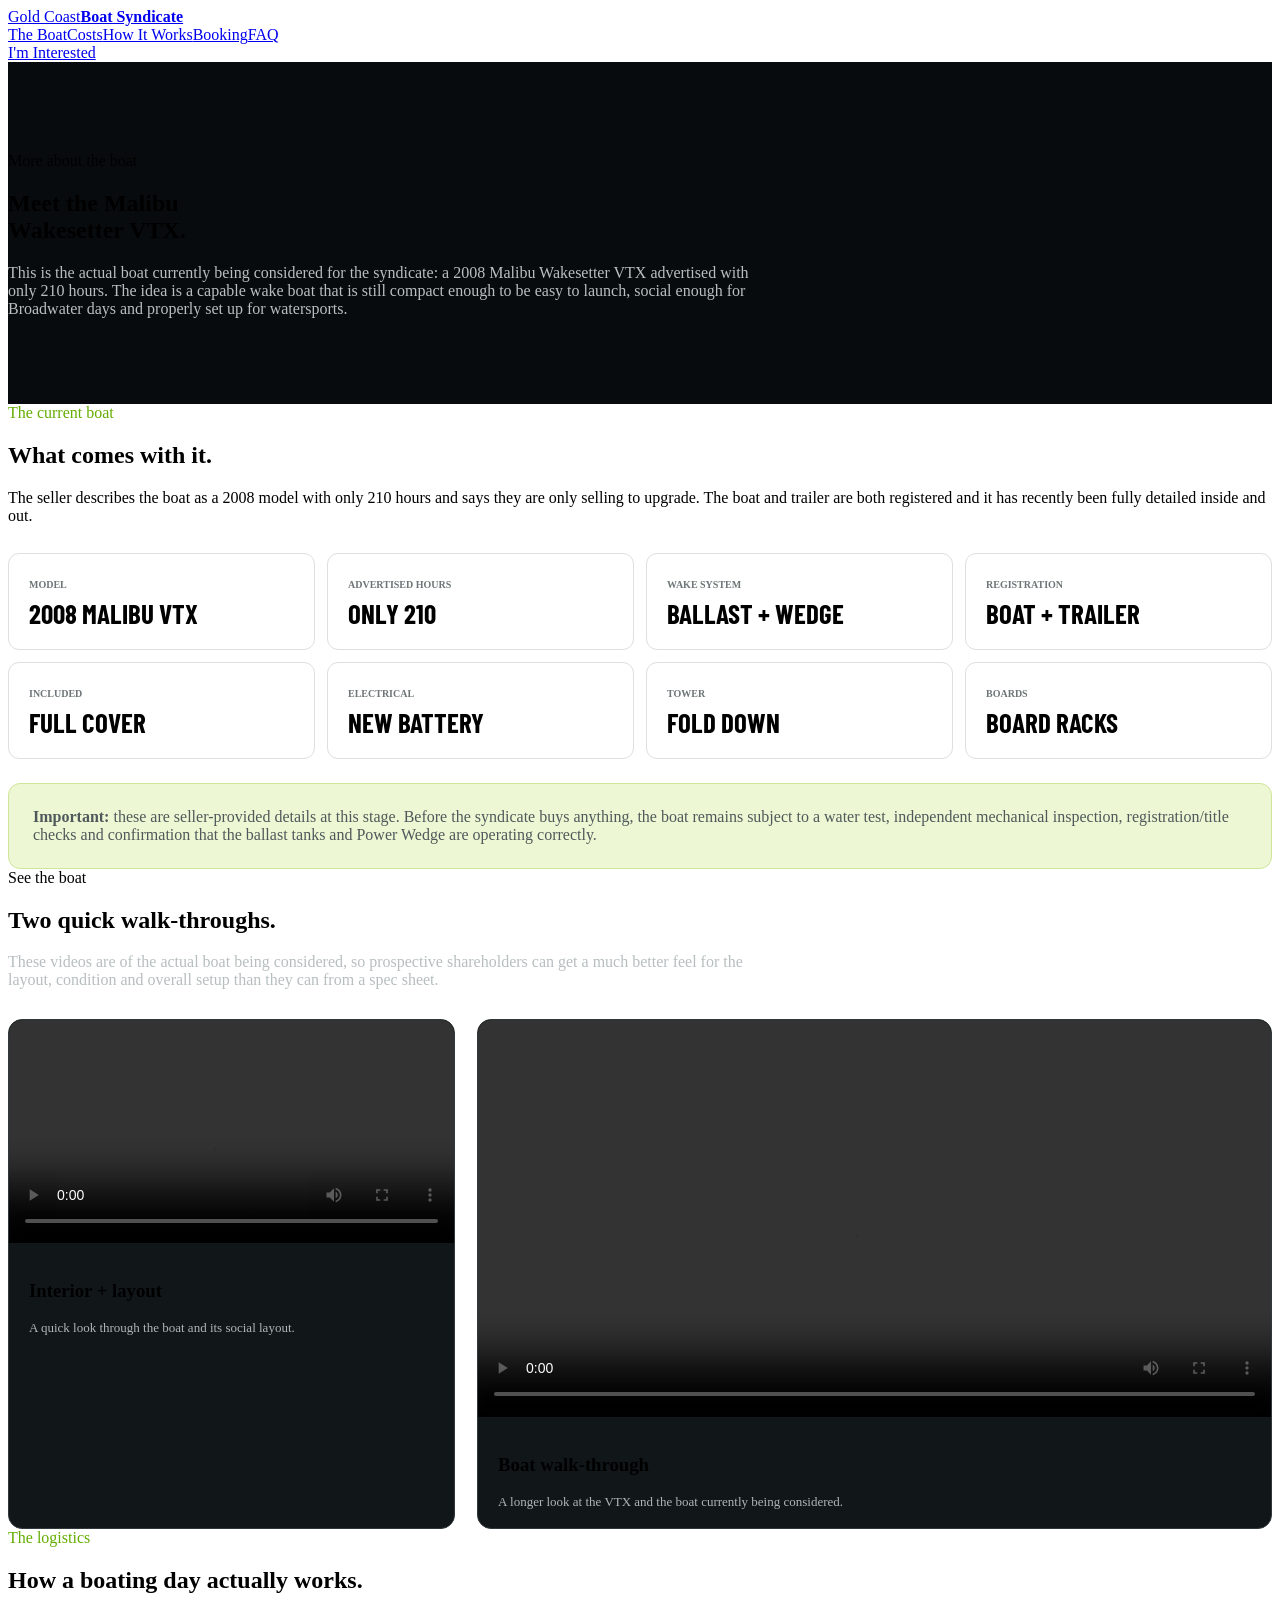
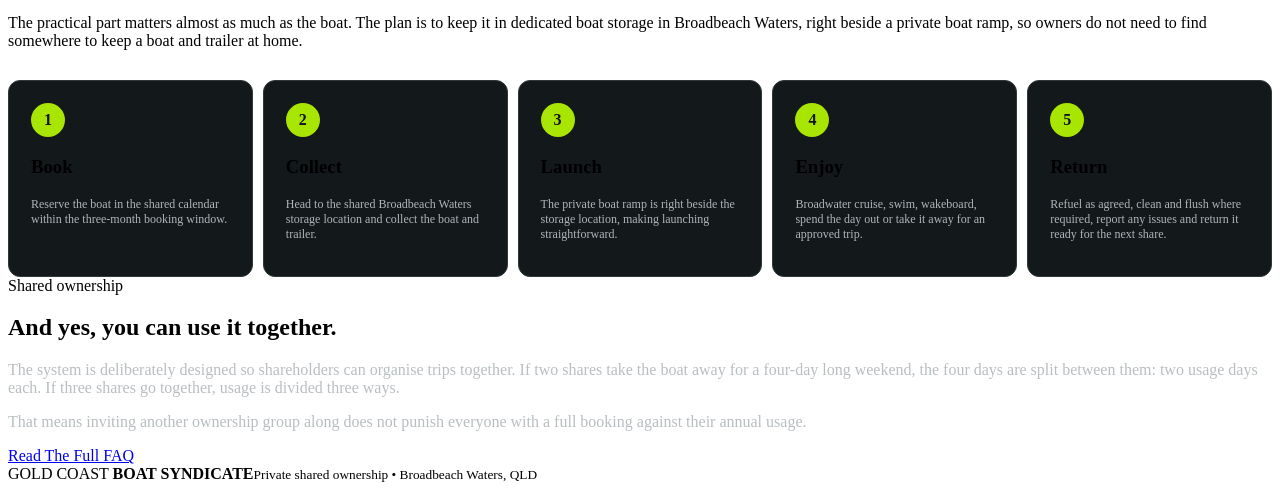
==== boat.html @ 8a67bf16 "Add boat and logistics page" ====
<!doctype html><html lang="en"><head><meta charset="utf-8"><meta name="viewport" content="width=device-width,initial-scale=1"><title>The Boat | Gold Coast Boat Syndicate</title><meta name="description" content="See the 2008 Malibu Wakesetter VTX and how the Gold Coast Boat Syndicate works day to day from Broadbeach Waters."><link rel="preconnect" href="https://fonts.googleapis.com"><link rel="preconnect" href="https://fonts.gstatic.com" crossorigin><link href="https://fonts.googleapis.com/css2?family=Barlow+Condensed:wght@700;800&family=Inter:wght@400;500;600;700&display=swap" rel="stylesheet"><link rel="stylesheet" href="/styles.css"><style>.boat-hero{padding:90px 0 70px;background:#080b0d}.boat-hero p{max-width:760px;color:#b8bec1}.video-grid{display:grid;grid-template-columns:.72fr 1.28fr;gap:22px;margin-top:30px}.video-card{background:#111619;border:1px solid #30383c;border-radius:14px;overflow:hidden}.video-card video{width:100%;display:block;background:#000;max-height:650px}.video-copy{padding:18px 20px}.video-copy p{color:#aeb6b8;font-size:13px;margin-bottom:0}.feature-grid{display:grid;grid-template-columns:repeat(4,1fr);gap:12px;margin-top:28px}.feature{background:#fff;border:1px solid #dce1db;border-radius:11px;padding:20px}.feature span{font-size:10px;text-transform:uppercase;font-weight:800;color:#6d7577}.feature b{display:block;font-family:"Barlow Condensed";font-size:27px;text-transform:uppercase;margin-top:5px}.steps{display:grid;grid-template-columns:repeat(5,1fr);gap:10px;margin-top:30px}.step{background:#13181b;border:1px solid #30383c;border-radius:12px;padding:22px}.step i{display:grid;width:34px;height:34px;border-radius:50%;place-items:center;background:#a8e500;color:#101315;font-style:normal;font-weight:800;margin-bottom:14px}.step p{font-size:12px;color:#aeb6b8}.note{background:#eef7d3;border:1px solid #cfe59a;border-radius:12px;padding:24px;margin-top:24px}.note p{color:#4f595b;margin:0}@media(max-width:900px){.video-grid,.feature-grid,.steps{grid-template-columns:1fr 1fr}}@media(max-width:600px){.video-grid,.feature-grid,.steps{grid-template-columns:1fr}.boat-hero{padding:60px 0 45px}}</style></head><body><header class="topbar"><a class="brand" href="/">Gold Coast<strong>Boat Syndicate</strong></a><nav><a href="/boat.html">The Boat</a><a href="/#costs">Costs</a><a href="/#usage">How It Works</a><a href="/#booking">Booking</a><a href="/faq.html">FAQ</a></nav><a class="btn btn-outline" href="/#interest">I'm Interested</a></header><main><section class="boat-hero"><div class="wrap"><div class="eyebrow">More about the boat</div><h1>Meet the Malibu<br>Wakesetter VTX.</h1><p>This is the actual boat currently being considered for the syndicate: a 2008 Malibu Wakesetter VTX advertised with only 210 hours. The idea is a capable wake boat that is still compact enough to be easy to launch, social enough for Broadwater days and properly set up for watersports.</p></div></section><section class="section light"><div class="wrap"><div class="eyebrow" style="color:#64ad00">The current boat</div><h2>What comes with it.</h2><p class="section-copy">The seller describes the boat as a 2008 model with only 210 hours and says they are only selling to upgrade. The boat and trailer are both registered and it has recently been fully detailed inside and out.</p><div class="feature-grid"><div class="feature"><span>Model</span><b>2008 Malibu VTX</b></div><div class="feature"><span>Advertised hours</span><b>Only 210</b></div><div class="feature"><span>Wake system</span><b>Ballast + Wedge</b></div><div class="feature"><span>Registration</span><b>Boat + Trailer</b></div><div class="feature"><span>Included</span><b>Full Cover</b></div><div class="feature"><span>Electrical</span><b>New Battery</b></div><div class="feature"><span>Tower</span><b>Fold Down</b></div><div class="feature"><span>Boards</span><b>Board Racks</b></div></div><div class="note"><p><strong>Important:</strong> these are seller-provided details at this stage. Before the syndicate buys anything, the boat remains subject to a water test, independent mechanical inspection, registration/title checks and confirmation that the ballast tanks and Power Wedge are operating correctly.</p></div></div></section><section class="section dark"><div class="wrap"><div class="eyebrow">See the boat</div><h2>Two quick walk-throughs.</h2><p style="max-width:760px;color:#b7bec0">These videos are of the actual boat being considered, so prospective shareholders can get a much better feel for the layout, condition and overall setup than they can from a spec sheet.</p><div class="video-grid"><div class="video-card"><video controls playsinline preload="metadata"><source src="/boat-video-1.mp4" type="video/mp4"></video><div class="video-copy"><h3>Interior + layout</h3><p>A quick look through the boat and its social layout.</p></div></div><div class="video-card"><video controls playsinline preload="metadata"><source src="/boat-video-2.mp4" type="video/mp4"></video><div class="video-copy"><h3>Boat walk-through</h3><p>A longer look at the VTX and the boat currently being considered.</p></div></div></div></div></section><section class="section light"><div class="wrap"><div class="eyebrow" style="color:#64ad00">The logistics</div><h2>How a boating day actually works.</h2><p class="section-copy">The practical part matters almost as much as the boat. The plan is to keep it in dedicated boat storage in Broadbeach Waters, right beside a private boat ramp, so owners do not need to find somewhere to keep a boat and trailer at home.</p><div class="steps"><div class="step"><i>1</i><h3>Book</h3><p>Reserve the boat in the shared calendar within the three-month booking window.</p></div><div class="step"><i>2</i><h3>Collect</h3><p>Head to the shared Broadbeach Waters storage location and collect the boat and trailer.</p></div><div class="step"><i>3</i><h3>Launch</h3><p>The private boat ramp is right beside the storage location, making launching straightforward.</p></div><div class="step"><i>4</i><h3>Enjoy</h3><p>Broadwater cruise, swim, wakeboard, spend the day out or take it away for an approved trip.</p></div><div class="step"><i>5</i><h3>Return</h3><p>Refuel as agreed, clean and flush where required, report any issues and return it ready for the next share.</p></div></div></div></section><section class="section dark"><div class="wrap faq-grid"><div><div class="eyebrow">Shared ownership</div><h2>And yes, you can use it together.</h2></div><div><p style="color:#b8bec1">The system is deliberately designed so shareholders can organise trips together. If two shares take the boat away for a four-day long weekend, the four days are split between them: two usage days each. If three shares go together, usage is divided three ways.</p><p style="color:#b8bec1">That means inviting another ownership group along does not punish everyone with a full booking against their annual usage.</p><a class="btn btn-primary" href="/faq.html">Read The Full FAQ</a></div></div></section></main><footer><div class="wrap"><span>GOLD COAST <b>BOAT SYNDICATE</b></span><small>Private shared ownership • Broadbeach Waters, QLD</small></div></footer></body></html>
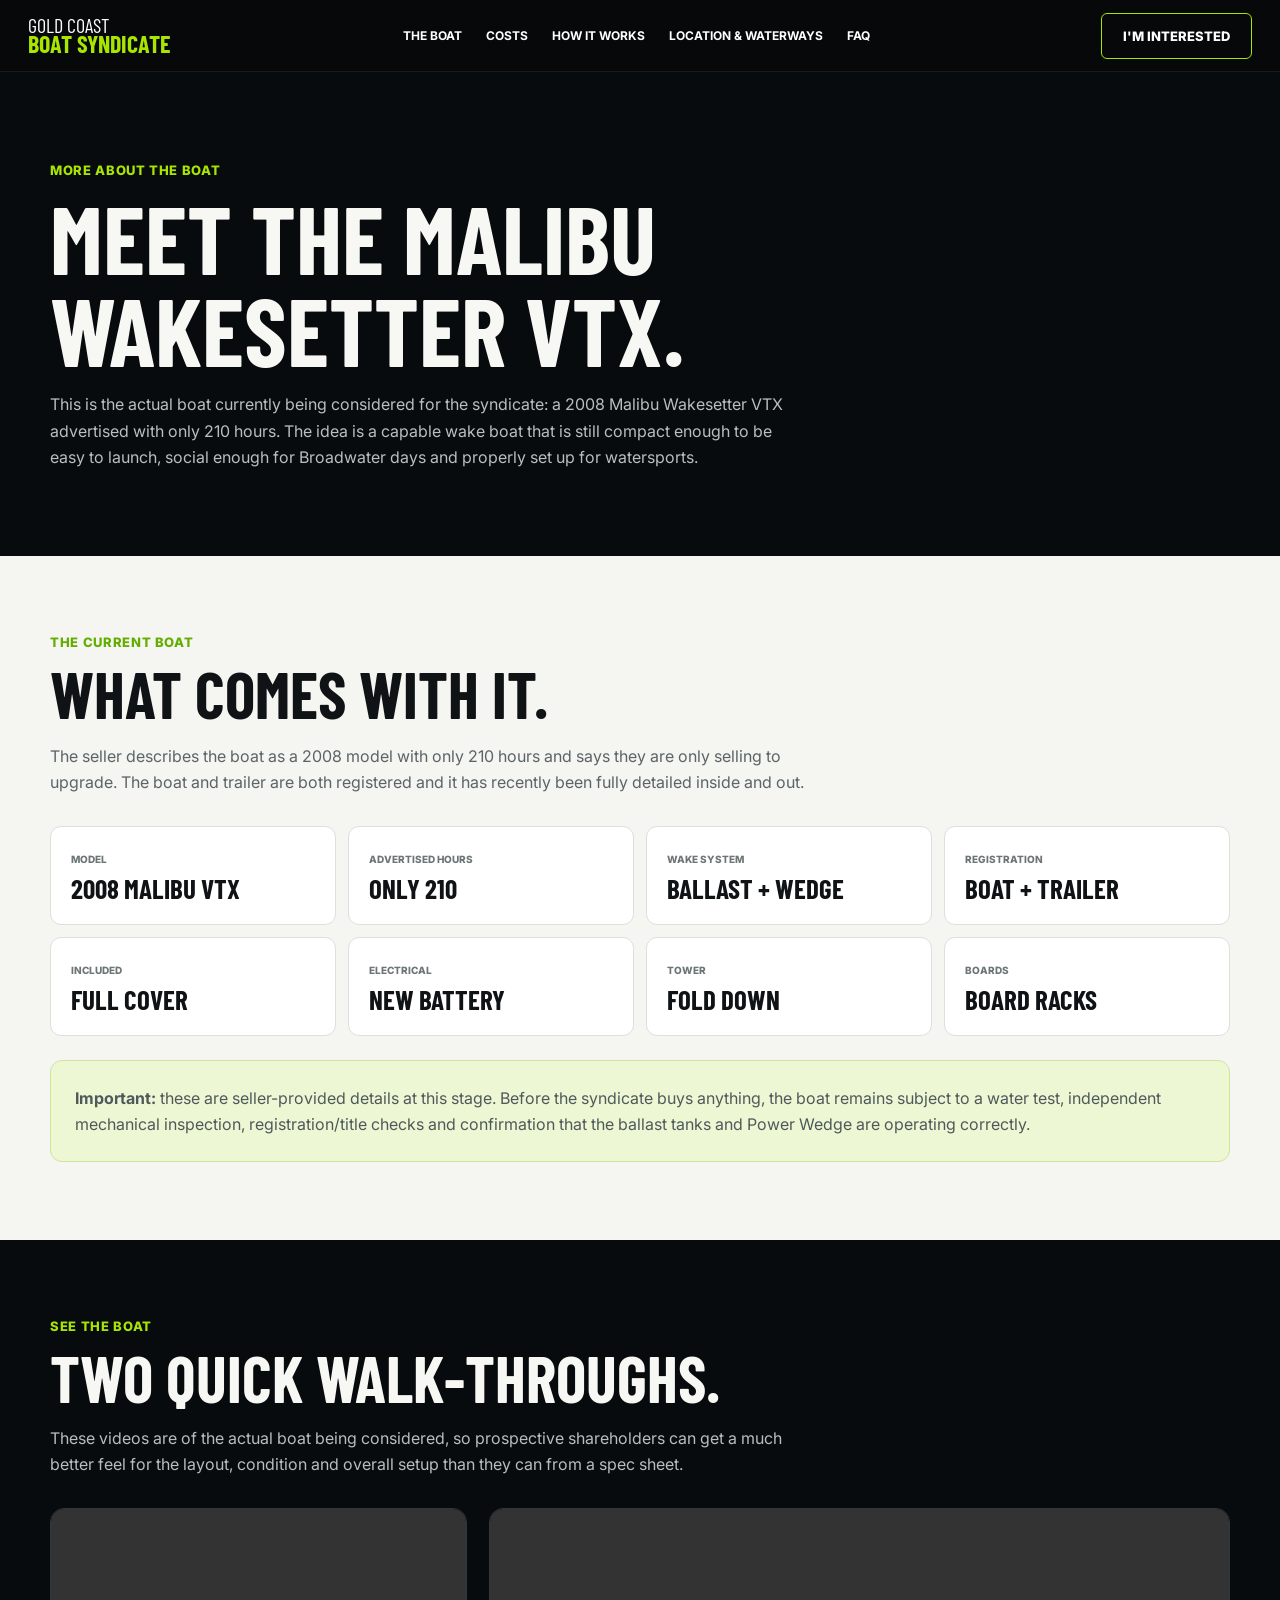
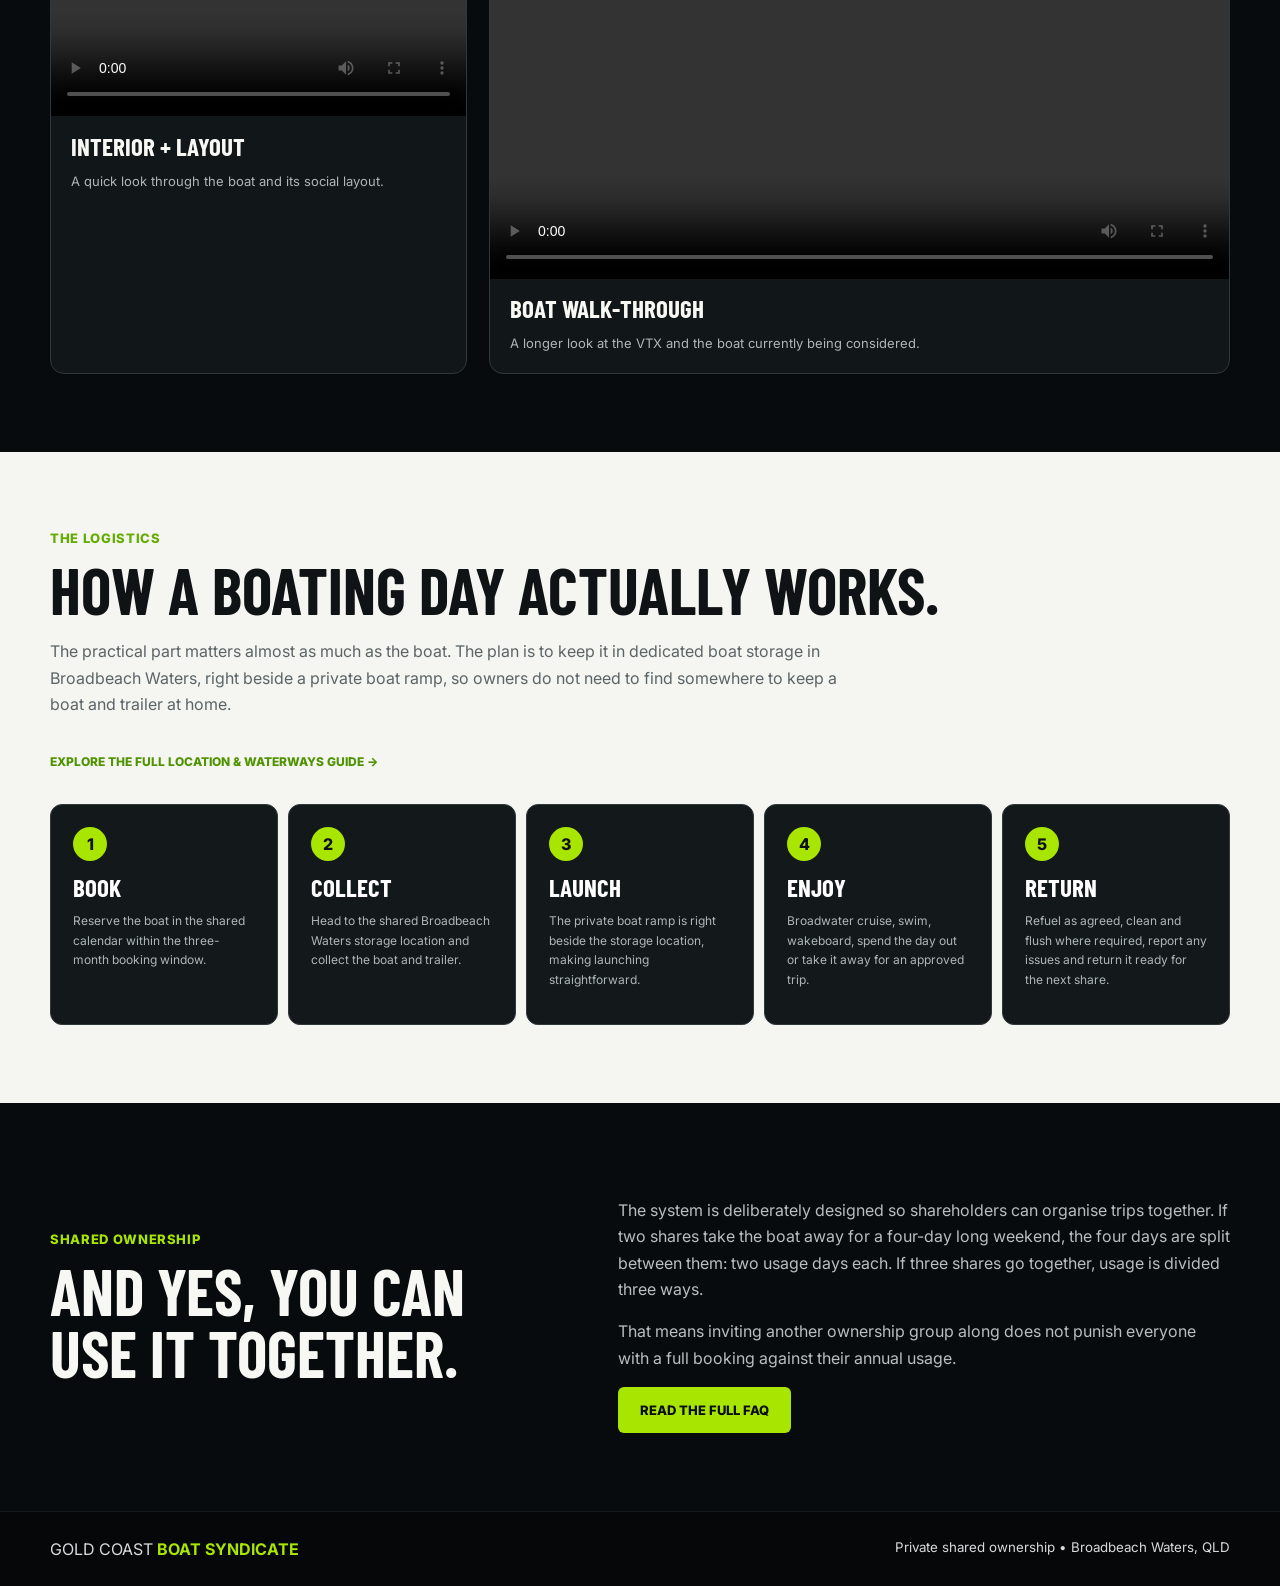
==== commit 74de47f4: "Add location and waterways guide" ====
--- a/boat.html
+++ b/boat.html
@@ -1 +1 @@
-<!doctype html><html lang="en"><head><meta charset="utf-8"><meta name="viewport" content="width=device-width,initial-scale=1"><title>The Boat | Gold Coast Boat Syndicate</title><meta name="description" content="See the 2008 Malibu Wakesetter VTX and how the Gold Coast Boat Syndicate works day to day from Broadbeach Waters."><link rel="preconnect" href="https://fonts.googleapis.com"><link rel="preconnect" href="https://fonts.gstatic.com" crossorigin><link href="https://fonts.googleapis.com/css2?family=Barlow+Condensed:wght@700;800&family=Inter:wght@400;500;600;700&display=swap" rel="stylesheet"><link rel="stylesheet" href="/styles.css"><style>.boat-hero{padding:90px 0 70px;background:#080b0d}.boat-hero p{max-width:760px;color:#b8bec1}.video-grid{display:grid;grid-template-columns:.72fr 1.28fr;gap:22px;margin-top:30px}.video-card{background:#111619;border:1px solid #30383c;border-radius:14px;overflow:hidden}.video-card video{width:100%;display:block;background:#000;max-height:650px}.video-copy{padding:18px 20px}.video-copy p{color:#aeb6b8;font-size:13px;margin-bottom:0}.feature-grid{display:grid;grid-template-columns:repeat(4,1fr);gap:12px;margin-top:28px}.feature{background:#fff;border:1px solid #dce1db;border-radius:11px;padding:20px}.feature span{font-size:10px;text-transform:uppercase;font-weight:800;color:#6d7577}.feature b{display:block;font-family:"Barlow Condensed";font-size:27px;text-transform:uppercase;margin-top:5px}.steps{display:grid;grid-template-columns:repeat(5,1fr);gap:10px;margin-top:30px}.step{background:#13181b;border:1px solid #30383c;border-radius:12px;padding:22px}.step i{display:grid;width:34px;height:34px;border-radius:50%;place-items:center;background:#a8e500;color:#101315;font-style:normal;font-weight:800;margin-bottom:14px}.step p{font-size:12px;color:#aeb6b8}.note{background:#eef7d3;border:1px solid #cfe59a;border-radius:12px;padding:24px;margin-top:24px}.note p{color:#4f595b;margin:0}@media(max-width:900px){.video-grid,.feature-grid,.steps{grid-template-columns:1fr 1fr}}@media(max-width:600px){.video-grid,.feature-grid,.steps{grid-template-columns:1fr}.boat-hero{padding:60px 0 45px}}</style></head><body><header class="topbar"><a class="brand" href="/">Gold Coast<strong>Boat Syndicate</strong></a><nav><a href="/boat.html">The Boat</a><a href="/#costs">Costs</a><a href="/#usage">How It Works</a><a href="/#booking">Booking</a><a href="/faq.html">FAQ</a></nav><a class="btn btn-outline" href="/#interest">I'm Interested</a></header><main><section class="boat-hero"><div class="wrap"><div class="eyebrow">More about the boat</div><h1>Meet the Malibu<br>Wakesetter VTX.</h1><p>This is the actual boat currently being considered for the syndicate: a 2008 Malibu Wakesetter VTX advertised with only 210 hours. The idea is a capable wake boat that is still compact enough to be easy to launch, social enough for Broadwater days and properly set up for watersports.</p></div></section><section class="section light"><div class="wrap"><div class="eyebrow" style="color:#64ad00">The current boat</div><h2>What comes with it.</h2><p class="section-copy">The seller describes the boat as a 2008 model with only 210 hours and says they are only selling to upgrade. The boat and trailer are both registered and it has recently been fully detailed inside and out.</p><div class="feature-grid"><div class="feature"><span>Model</span><b>2008 Malibu VTX</b></div><div class="feature"><span>Advertised hours</span><b>Only 210</b></div><div class="feature"><span>Wake system</span><b>Ballast + Wedge</b></div><div class="feature"><span>Registration</span><b>Boat + Trailer</b></div><div class="feature"><span>Included</span><b>Full Cover</b></div><div class="feature"><span>Electrical</span><b>New Battery</b></div><div class="feature"><span>Tower</span><b>Fold Down</b></div><div class="feature"><span>Boards</span><b>Board Racks</b></div></div><div class="note"><p><strong>Important:</strong> these are seller-provided details at this stage. Before the syndicate buys anything, the boat remains subject to a water test, independent mechanical inspection, registration/title checks and confirmation that the ballast tanks and Power Wedge are operating correctly.</p></div></div></section><section class="section dark"><div class="wrap"><div class="eyebrow">See the boat</div><h2>Two quick walk-throughs.</h2><p style="max-width:760px;color:#b7bec0">These videos are of the actual boat being considered, so prospective shareholders can get a much better feel for the layout, condition and overall setup than they can from a spec sheet.</p><div class="video-grid"><div class="video-card"><video controls playsinline preload="metadata"><source src="/boat-video-1.mp4" type="video/mp4"></video><div class="video-copy"><h3>Interior + layout</h3><p>A quick look through the boat and its social layout.</p></div></div><div class="video-card"><video controls playsinline preload="metadata"><source src="/boat-video-2.mp4" type="video/mp4"></video><div class="video-copy"><h3>Boat walk-through</h3><p>A longer look at the VTX and the boat currently being considered.</p></div></div></div></div></section><section class="section light"><div class="wrap"><div class="eyebrow" style="color:#64ad00">The logistics</div><h2>How a boating day actually works.</h2><p class="section-copy">The practical part matters almost as much as the boat. The plan is to keep it in dedicated boat storage in Broadbeach Waters, right beside a private boat ramp, so owners do not need to find somewhere to keep a boat and trailer at home.</p><div class="steps"><div class="step"><i>1</i><h3>Book</h3><p>Reserve the boat in the shared calendar within the three-month booking window.</p></div><div class="step"><i>2</i><h3>Collect</h3><p>Head to the shared Broadbeach Waters storage location and collect the boat and trailer.</p></div><div class="step"><i>3</i><h3>Launch</h3><p>The private boat ramp is right beside the storage location, making launching straightforward.</p></div><div class="step"><i>4</i><h3>Enjoy</h3><p>Broadwater cruise, swim, wakeboard, spend the day out or take it away for an approved trip.</p></div><div class="step"><i>5</i><h3>Return</h3><p>Refuel as agreed, clean and flush where required, report any issues and return it ready for the next share.</p></div></div></div></section><section class="section dark"><div class="wrap faq-grid"><div><div class="eyebrow">Shared ownership</div><h2>And yes, you can use it together.</h2></div><div><p style="color:#b8bec1">The system is deliberately designed so shareholders can organise trips together. If two shares take the boat away for a four-day long weekend, the four days are split between them: two usage days each. If three shares go together, usage is divided three ways.</p><p style="color:#b8bec1">That means inviting another ownership group along does not punish everyone with a full booking against their annual usage.</p><a class="btn btn-primary" href="/faq.html">Read The Full FAQ</a></div></div></section></main><footer><div class="wrap"><span>GOLD COAST <b>BOAT SYNDICATE</b></span><small>Private shared ownership • Broadbeach Waters, QLD</small></div></footer></body></html>+<!doctype html><html lang="en"><head><meta charset="utf-8"><meta name="viewport" content="width=device-width,initial-scale=1"><title>The Boat | Gold Coast Boat Syndicate</title><meta name="description" content="See the 2008 Malibu Wakesetter VTX and how the Gold Coast Boat Syndicate works day to day from Broadbeach Waters."><link rel="preconnect" href="https://fonts.googleapis.com"><link rel="preconnect" href="https://fonts.gstatic.com" crossorigin><link href="https://fonts.googleapis.com/css2?family=Barlow+Condensed:wght@700;800&family=Inter:wght@400;500;600;700&display=swap" rel="stylesheet"><link rel="stylesheet" href="/styles.css"><style>.boat-hero{padding:90px 0 70px;background:#080b0d}.boat-hero p{max-width:760px;color:#b8bec1}.video-grid{display:grid;grid-template-columns:.72fr 1.28fr;gap:22px;margin-top:30px}.video-card{background:#111619;border:1px solid #30383c;border-radius:14px;overflow:hidden}.video-card video{width:100%;display:block;background:#000;max-height:650px}.video-copy{padding:18px 20px}.video-copy p{color:#aeb6b8;font-size:13px;margin-bottom:0}.feature-grid{display:grid;grid-template-columns:repeat(4,1fr);gap:12px;margin-top:28px}.feature{background:#fff;border:1px solid #dce1db;border-radius:11px;padding:20px}.feature span{font-size:10px;text-transform:uppercase;font-weight:800;color:#6d7577}.feature b{display:block;font-family:"Barlow Condensed";font-size:27px;text-transform:uppercase;margin-top:5px}.steps{display:grid;grid-template-columns:repeat(5,1fr);gap:10px;margin-top:30px}.step{background:#13181b;border:1px solid #30383c;border-radius:12px;padding:22px}.step i{display:grid;width:34px;height:34px;border-radius:50%;place-items:center;background:#a8e500;color:#101315;font-style:normal;font-weight:800;margin-bottom:14px}.step h3{color:#fff}.step p{font-size:12px;color:#aeb6b8}.note{background:#eef7d3;border:1px solid #cfe59a;border-radius:12px;padding:24px;margin-top:24px}.note p{color:#4f595b;margin:0}@media(max-width:900px){.video-grid,.feature-grid,.steps{grid-template-columns:1fr 1fr}}@media(max-width:600px){.video-grid,.feature-grid,.steps{grid-template-columns:1fr}.boat-hero{padding:60px 0 45px}}</style></head><body><header class="topbar"><a class="brand" href="/">Gold Coast<strong>Boat Syndicate</strong></a><nav><a href="/boat.html">The Boat</a><a href="/#costs">Costs</a><a href="/#usage">How It Works</a><a href="/location.html">Location & Waterways</a><a href="/faq.html">FAQ</a></nav><a class="btn btn-outline" href="/#interest">I'm Interested</a></header><main><section class="boat-hero"><div class="wrap"><div class="eyebrow">More about the boat</div><h1>Meet the Malibu<br>Wakesetter VTX.</h1><p>This is the actual boat currently being considered for the syndicate: a 2008 Malibu Wakesetter VTX advertised with only 210 hours. The idea is a capable wake boat that is still compact enough to be easy to launch, social enough for Broadwater days and properly set up for watersports.</p></div></section><section class="section light"><div class="wrap"><div class="eyebrow" style="color:#64ad00">The current boat</div><h2>What comes with it.</h2><p class="section-copy">The seller describes the boat as a 2008 model with only 210 hours and says they are only selling to upgrade. The boat and trailer are both registered and it has recently been fully detailed inside and out.</p><div class="feature-grid"><div class="feature"><span>Model</span><b>2008 Malibu VTX</b></div><div class="feature"><span>Advertised hours</span><b>Only 210</b></div><div class="feature"><span>Wake system</span><b>Ballast + Wedge</b></div><div class="feature"><span>Registration</span><b>Boat + Trailer</b></div><div class="feature"><span>Included</span><b>Full Cover</b></div><div class="feature"><span>Electrical</span><b>New Battery</b></div><div class="feature"><span>Tower</span><b>Fold Down</b></div><div class="feature"><span>Boards</span><b>Board Racks</b></div></div><div class="note"><p><strong>Important:</strong> these are seller-provided details at this stage. Before the syndicate buys anything, the boat remains subject to a water test, independent mechanical inspection, registration/title checks and confirmation that the ballast tanks and Power Wedge are operating correctly.</p></div></div></section><section class="section dark"><div class="wrap"><div class="eyebrow">See the boat</div><h2>Two quick walk-throughs.</h2><p style="max-width:760px;color:#b7bec0">These videos are of the actual boat being considered, so prospective shareholders can get a much better feel for the layout, condition and overall setup than they can from a spec sheet.</p><div class="video-grid"><div class="video-card"><video controls playsinline preload="metadata"><source src="/boat-video-1.mp4" type="video/mp4"></video><div class="video-copy"><h3>Interior + layout</h3><p>A quick look through the boat and its social layout.</p></div></div><div class="video-card"><video controls playsinline preload="metadata"><source src="/boat-video-2.mp4" type="video/mp4"></video><div class="video-copy"><h3>Boat walk-through</h3><p>A longer look at the VTX and the boat currently being considered.</p></div></div></div></div></section><section class="section light"><div class="wrap"><div class="eyebrow" style="color:#64ad00">The logistics</div><h2>How a boating day actually works.</h2><p class="section-copy">The practical part matters almost as much as the boat. The plan is to keep it in dedicated boat storage in Broadbeach Waters, right beside a private boat ramp, so owners do not need to find somewhere to keep a boat and trailer at home.</p><p><a href="/location.html" style="color:#4f9300;font-weight:800;text-transform:uppercase;font-size:12px;text-decoration:none">Explore the full location & waterways guide →</a></p><div class="steps"><div class="step"><i>1</i><h3>Book</h3><p>Reserve the boat in the shared calendar within the three-month booking window.</p></div><div class="step"><i>2</i><h3>Collect</h3><p>Head to the shared Broadbeach Waters storage location and collect the boat and trailer.</p></div><div class="step"><i>3</i><h3>Launch</h3><p>The private boat ramp is right beside the storage location, making launching straightforward.</p></div><div class="step"><i>4</i><h3>Enjoy</h3><p>Broadwater cruise, swim, wakeboard, spend the day out or take it away for an approved trip.</p></div><div class="step"><i>5</i><h3>Return</h3><p>Refuel as agreed, clean and flush where required, report any issues and return it ready for the next share.</p></div></div></div></section><section class="section dark"><div class="wrap faq-grid"><div><div class="eyebrow">Shared ownership</div><h2>And yes, you can use it together.</h2></div><div><p style="color:#b8bec1">The system is deliberately designed so shareholders can organise trips together. If two shares take the boat away for a four-day long weekend, the four days are split between them: two usage days each. If three shares go together, usage is divided three ways.</p><p style="color:#b8bec1">That means inviting another ownership group along does not punish everyone with a full booking against their annual usage.</p><a class="btn btn-primary" href="/faq.html">Read The Full FAQ</a></div></div></section></main><footer><div class="wrap"><span>GOLD COAST <b>BOAT SYNDICATE</b></span><small>Private shared ownership • Broadbeach Waters, QLD</small></div></footer></body></html>
--- a/styles.css
+++ b/styles.css
@@ -0,0 +1 @@
+:root{--bg:#080b0d;--panel:#12171a;--ink:#f7f8f4;--muted:#aab1b4;--lime:#a8e500;--light:#f5f5f1;--dark:#101315;--line:#2a3033;--green:#62ad00}*{box-sizing:border-box}html{scroll-behavior:smooth}body{margin:0;font-family:Inter,Arial,sans-serif;background:var(--bg);color:var(--ink)}h1,h2,h3{font-family:"Barlow Condensed",Arial,sans-serif;text-transform:uppercase;line-height:.96;margin:0}h1{font-size:clamp(56px,7.5vw,108px)}h2{font-size:clamp(42px,5vw,72px)}h3{font-size:25px}p{line-height:1.65}.wrap{width:min(1180px,calc(100% - 40px));margin:auto}.eyebrow{color:var(--lime);text-transform:uppercase;font-size:13px;letter-spacing:.05em;font-weight:800;margin-bottom:13px}.topbar{height:72px;display:flex;align-items:center;justify-content:space-between;padding:0 28px;background:#060809;border-bottom:1px solid #171b1d;position:sticky;top:0;z-index:50}.brand{font-family:"Barlow Condensed";font-size:20px;line-height:.84;text-transform:uppercase;color:#fff;text-decoration:none}.brand strong{display:block;color:var(--lime);font-size:24px}.topbar nav{display:flex;gap:24px}.topbar nav a{color:#fff;text-decoration:none;text-transform:uppercase;font-size:12px;font-weight:700}.btn{display:inline-flex;justify-content:center;align-items:center;padding:14px 21px;border-radius:6px;font-weight:800;text-transform:uppercase;font-size:13px;text-decoration:none;border:1px solid transparent;cursor:pointer}.btn-primary{background:var(--lime);color:#0b0e0f}.btn-outline{border-color:var(--lime);color:#fff}.hero{min-height:710px;position:relative;overflow:hidden}.hero>img{position:absolute;width:100%;height:100%;object-fit:cover;object-position:center;inset:0}.hero:before{content:"";position:absolute;inset:0;background:linear-gradient(90deg,rgba(4,6,7,.97) 0%,rgba(4,6,7,.78) 42%,rgba(4,6,7,.2) 72%),linear-gradient(0deg,rgba(4,6,7,.45),transparent 50%);z-index:1}.hero .wrap{position:relative;z-index:2;padding-top:88px}.hero .lede{max-width:590px;font-size:18px}.stats{display:flex;gap:28px;margin:35px 0 30px}.stats div{display:flex;flex-direction:column}.stats b{font-family:"Barlow Condensed";font-size:43px;color:var(--lime)}.stats span{text-transform:uppercase;font-weight:700;font-size:10px;line-height:1.3}.actions{display:flex;gap:11px}.hero small{display:block;color:#bac0c2;margin-top:14px}.section{padding:78px 0}.light{background:var(--light);color:var(--dark)}.dark{background:var(--bg)}.section-copy{max-width:800px;color:#5b6467;font-size:16px;margin:18px 0 30px}.concept-grid,.boat-grid,.cost-grid,.faq-grid,.interest-grid{display:grid;grid-template-columns:1fr 1.2fr;gap:58px;align-items:center}.flow{display:grid;grid-template-columns:1fr auto 1fr auto 1fr;gap:10px;align-items:center}.flow-card{background:#fff;border:1px solid #dfe3dd;border-radius:12px;padding:26px 14px;text-align:center}.flow-card b{display:block;font-family:"Barlow Condensed";font-size:32px}.flow-card small{color:#6b7375}.arrow{font-size:26px}.photo img{width:100%;height:455px;object-fit:cover;border-radius:15px}.specs{display:grid;grid-template-columns:1fr 1fr;gap:17px 26px;margin-top:28px}.specs span{color:#aeb5b8;font-size:12px;text-transform:uppercase}.specs b{display:block;color:#fff;margin-top:3px}.price-cards{display:grid;grid-template-columns:repeat(4,1fr);gap:12px;margin:28px 0}.price-card{background:#fff;border:1px solid #dce1db;border-radius:11px;padding:20px}.price-card span{font-size:11px;text-transform:uppercase;font-weight:800;color:#6d7577}.price-card b{display:block;font-family:"Barlow Condensed";font-size:37px;margin:6px 0}.price-card small{color:#72797b;line-height:1.4}.price-card.accent{background:#111619;border-color:#111619;color:#fff}.price-card.accent b{color:var(--lime)}.price-card.accent span,.price-card.accent small{color:#adb5b7}.calc{background:#fff;border:1px solid #dce1db;border-radius:13px;padding:30px;text-align:center}.calc h3{color:#111619}.calc-buttons{display:grid;grid-template-columns:repeat(4,1fr);gap:8px;margin:20px 0}.calc-buttons button{padding:13px;background:#fff;border:1px solid #d8ddd7;border-radius:6px;font-weight:700;font-size:17px}.calc-buttons button.active{background:var(--lime);border-color:var(--lime)}.calc-result{display:grid;grid-template-columns:1fr 1fr;border-top:1px solid #e3e7e1;margin-top:20px}.calc-result div{padding:20px}.calc-result b{display:block;font-family:"Barlow Condensed";font-size:42px;color:#57a400}.calc-result span{font-size:10px;text-transform:uppercase;font-weight:800}.cards{display:grid;grid-template-columns:repeat(4,1fr);gap:15px;margin-top:34px}.cards article{background:#13181b;border:1px solid #293033;border-radius:11px;padding:25px}.cards h3{font-size:22px}.cards p{color:#b7bec0;font-size:13px}.icon{font-size:28px;margin-bottom:14px}.shares-head{text-align:center;max-width:700px;margin:0 auto 30px}.shares{display:grid;grid-template-columns:repeat(5,1fr);gap:11px}.share{background:#fff;border:1px solid #dce1db;border-radius:11px;padding:20px 10px;text-align:center}.share span{font-size:10px;font-weight:800}.share b{display:block;margin:10px 0 13px;font-family:"Barlow Condensed";font-size:24px;text-transform:uppercase}.status{display:inline-block;padding:6px 9px;border-radius:6px;border:1px solid #c8ceca;font-style:normal;font-size:10px;text-transform:uppercase;font-weight:800}.status.taken{background:#111619;color:var(--lime);border-color:#111619}.status.free{background:#f2f8df;color:#4c9200;border-color:#a6cf6e}.booking-wrap{display:grid;grid-template-columns:1.25fr .75fr;gap:20px;margin-top:35px}.booking-panel{background:#fff;color:#131719;border-radius:14px;border:1px solid #dbe0da;padding:23px}.booking-panel h3{margin-bottom:14px}.calendar-head{display:flex;justify-content:space-between;align-items:center;margin-bottom:14px}.calendar-head b{font-family:"Barlow Condensed";font-size:25px;text-transform:uppercase}.calendar-head span{font-size:11px;color:#6d7577}.calendar{display:grid;grid-template-columns:repeat(7,1fr);border-top:1px solid #e3e6e0;border-left:1px solid #e3e6e0}.calendar div{min-height:68px;padding:7px;border-right:1px solid #e3e6e0;border-bottom:1px solid #e3e6e0;font-size:11px;position:relative}.calendar .day{min-height:auto;background:#f4f5f1;font-weight:800;text-transform:uppercase;color:#707778}.calendar .booked{background:#eef7d3}.calendar .booked:after{content:"BOOKED";position:absolute;left:6px;bottom:7px;font-size:8px;background:#111619;color:var(--lime);padding:3px 4px;border-radius:3px;font-weight:800}.calendar .hold{background:#fff3cc}.calendar .hold:after{content:"REQUEST";position:absolute;left:6px;bottom:7px;font-size:8px;background:#ba8200;color:#fff;padding:3px 4px;border-radius:3px;font-weight:800}.booking-form label{display:block;font-size:10px;text-transform:uppercase;font-weight:800;margin:11px 0 5px;color:#636b6d}.booking-form input,.booking-form textarea,.booking-form select{width:100%;border:1px solid #d8ddd7;border-radius:6px;background:#fafbf8;padding:11px;color:#111}.booking-form textarea{min-height:78px}.booking-rules{background:#111619;color:#fff;border-radius:10px;padding:17px;margin-top:14px}.booking-rules p{font-size:12px;color:#c1c7c9;margin:7px 0}.whatsapp{display:flex;gap:14px;align-items:center;margin-top:18px;padding:17px;background:#eaf6ea;border:1px solid #bfdebf;border-radius:10px}.whatsapp .wa{width:43px;height:43px;border-radius:50%;background:#25D366;color:#fff;display:grid;place-items:center;font-size:22px;font-weight:800}.whatsapp b{display:block}.whatsapp small{color:#58625b}.detail-grid{display:grid;grid-template-columns:1fr 1fr;gap:18px;margin-top:22px}.detail{background:#fff;border:1px solid #dde1dc;border-radius:12px;padding:23px}.detail h3{margin-bottom:13px}.detail p{color:#596164;font-size:14px}.lines{border-top:1px solid #e1e5e0}.lines div{display:flex;justify-content:space-between;gap:20px;padding:9px 0;border-bottom:1px solid #e7eae6;font-size:12px}.lines b{white-space:nowrap}.faq-list details{border-bottom:1px solid #303638;padding:17px 0}.faq-list summary{font-weight:700;cursor:pointer}.faq-list p{color:#b8bec1;font-size:14px}.interest{position:relative;overflow:hidden;padding:75px 0}.interest>img{position:absolute;inset:0;width:100%;height:100%;object-fit:cover;opacity:.18}.interest:before{content:"";position:absolute;inset:0;background:#080b0ddc;z-index:1}.interest .wrap{position:relative;z-index:2}.interest form{background:#111619e8;border:1px solid #30383c;border-radius:12px;padding:22px}.two{display:grid;grid-template-columns:1fr 1fr;gap:9px}.interest input,.interest select,.interest textarea{width:100%;padding:12px;border-radius:6px;border:1px solid #384146;background:#0b0f11;color:#fff;margin-bottom:9px}.interest textarea{min-height:85px}.interest form .btn{width:100%}.form-note{font-size:11px;color:#959da0;text-align:center;margin:8px 0 0}footer{padding:27px 0;border-top:1px solid #151a1c;background:#050708}footer .wrap{display:flex;justify-content:space-between;color:#d6dbdc}footer b{color:var(--lime)}.shared-example{margin-top:24px;background:#13181b;border:1px solid #30383c;border-radius:14px;padding:26px;text-align:left;display:grid;grid-template-columns:.8fr 1.2fr;gap:28px;align-items:center}.shared-example h3{font-size:34px}.shared-example p{margin:0;color:#c2c8ca}.shared-example p b{color:#fff}.shared-example strong{color:var(--lime)}.shared-example .small{margin-top:10px;color:#9fa7aa;font-size:13px}.storage-section{padding-bottom:22px}.booking-section{padding-top:15px}.faq-page-hero{padding:90px 0 52px;background:#080b0d}.faq-page-hero h1{font-size:clamp(58px,7vw,94px)}.faq-page-hero p{max-width:780px;color:#b8bec1}.faq-page{background:#f5f5f1;color:#101315;padding:65px 0}.faq-page .faq-list{max-width:900px;margin:auto}.faq-page .faq-list details{border-bottom:1px solid #d6dbd5;padding:20px 0}.faq-page .faq-list summary{font-family:"Barlow Condensed",Arial,sans-serif;font-size:25px;text-transform:uppercase;font-weight:800;color:#111;cursor:pointer}.faq-page .faq-list p{color:#596164;font-size:15px;max-width:800px}.faq-nav{display:flex;gap:10px;flex-wrap:wrap;margin-top:25px}@media(max-width:900px){.topbar nav{display:none}.concept-grid,.boat-grid,.cost-grid,.faq-grid,.interest-grid,.booking-wrap,.detail-grid,.shared-example{grid-template-columns:1fr}.price-cards{grid-template-columns:1fr 1fr}.cards{grid-template-columns:1fr 1fr}.shares{grid-template-columns:1fr 1fr}.hero:before{background:linear-gradient(0deg,rgba(4,6,7,.96) 0 42%,rgba(4,6,7,.3) 75%)}.hero .wrap{padding-top:300px}.hero{min-height:780px}.hero>img{height:480px}.photo img{height:350px}}@media(max-width:600px){.wrap{width:min(100% - 28px,1180px)}.topbar{height:64px;padding:0 13px}.brand{font-size:16px}.brand strong{font-size:20px}.topbar .btn{padding:9px 11px;font-size:10px}.hero .wrap{padding-top:290px}.hero h1{font-size:52px}.hero .lede{font-size:14px}.stats{display:grid;grid-template-columns:repeat(3,1fr);gap:12px}.stats b{font-size:29px}.stats span{font-size:8px}.actions{flex-direction:column}.section{padding:56px 0}.flow{grid-template-columns:1fr}.arrow{transform:rotate(90deg);text-align:center}.price-cards,.cards,.shares{grid-template-columns:1fr}.calc-result b{font-size:34px}.calendar div{min-height:55px;padding:4px;font-size:9px}.calendar .day{font-size:8px}.two{grid-template-columns:1fr}footer .wrap{flex-direction:column;gap:7px}}
